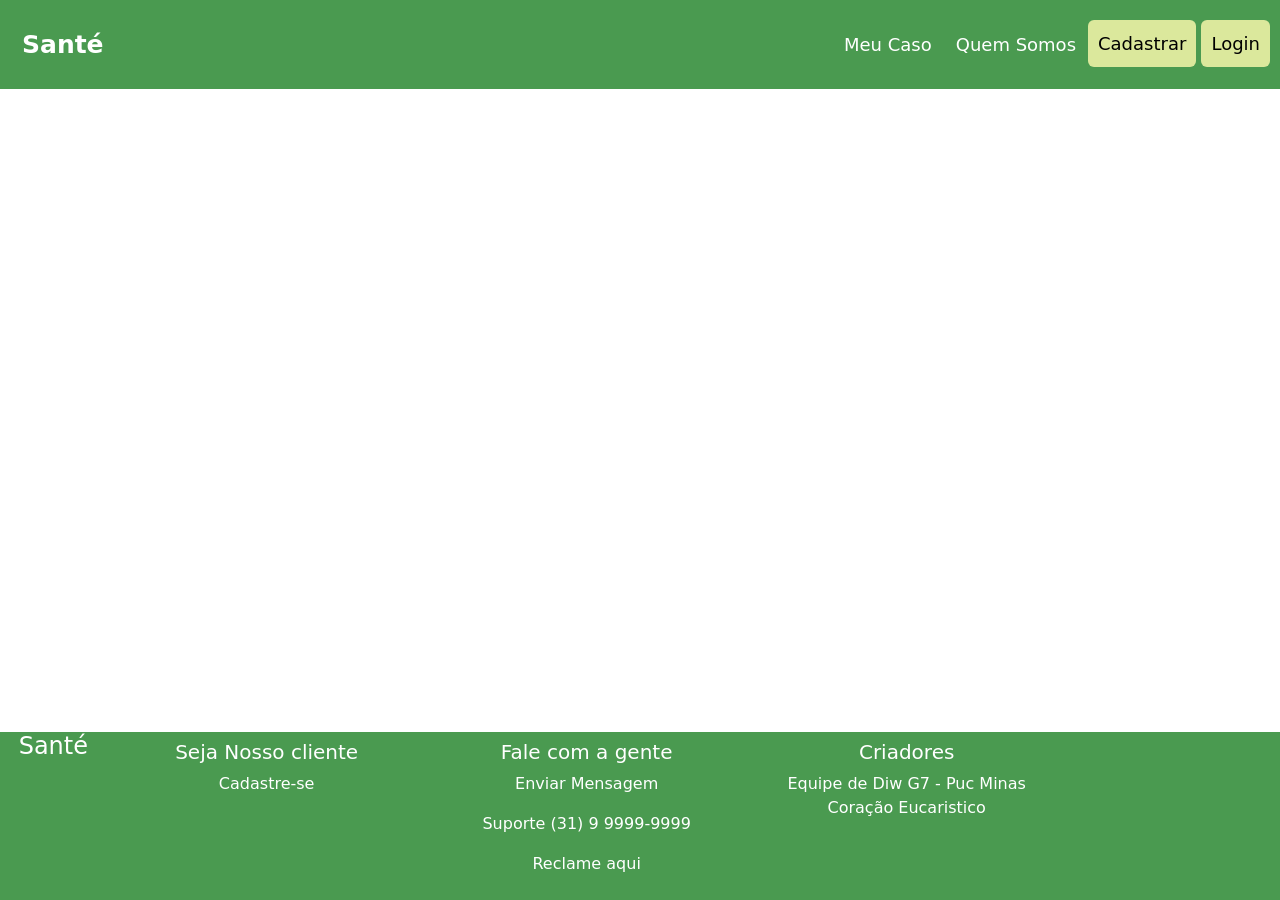
==== codigo/Prototipo/index.html @ 30f761c1 "Adição do projeto ao git" ====
<!DOCTYPE html>
<html lang="en">
<head>
    <meta charset="UTF-8">
    <meta name="viewport" content="width=device-width, initial-scale=1.0">
    <link href="assets/css/main.css" rel="stylesheet">
    <link href="https://cdn.jsdelivr.net/npm/bootstrap@5.3.3/dist/css/bootstrap.min.css" rel="stylesheet" integrity="sha384-QWTKZyjpPEjISv5WaRU9OFeRpok6YctnYmDr5pNlyT2bRjXh0JMhjY6hW+ALEwIH" crossorigin="anonymous">
    <title>Santé</title>
</head>
<body>
    <Header>
        <div class="header">
        <a href="#default" class="logo">Santé</a>
        <div class="header-right">
          <a href="#home">Meu Caso</a>
          <a href="#contact">Quem Somos</a>
          <button href="#" type="button" class="btn-verde">Cadastrar</button>
          <button href="#" type="button" class="btn-verde">Login</button>
        </div>
      </div>
    </Header>

    <footer>
      <div class="footer">
        <div class="row g-0 text-center">
          <div class="col-6 col-md-1">
            <h4>Santé</h4>
          </div>
          <div class="col-6 col-md-3 p-2">
            <h5>Seja Nosso cliente</h5>
            <p>Cadastre-se</p>
          </div>
          <div class="col-6 col-md-3 p-2">
            <h5>Fale com a gente</h5>
            <p>Enviar Mensagem</p>
            <p>Suporte (31) 9 9999-9999</p>
            <p>Reclame aqui</p>
          </div>
          <div class="col-6 col-md-3 p-2">
            <h5>Criadores</h5>
            <p>Equipe de Diw G7 - Puc Minas Coração Eucaristico </p>
          </div>
        </div>
      </div>
    </footer>
</body>
</html>
---- codigo/Prototipo/assets/css/main.css ----
body { 
  margin: 0;
  padding:0;
  border:0;
  font-family: Arial, Helvetica, sans-serif;
}

.header {
  overflow: hidden;
  background-color: #4A9A50;
  padding: 20px 10px;
  color: white;
}

.header a {
  float: left;
  text-align: center;
  padding: 12px;
  text-decoration: none;
  font-size: 18px; 
  line-height: 25px;
  border-radius: 4px;
  color: white;
}

.header a.logo {
  font-size: 25px;
  font-weight: bold;
}

.header a:hover {
  background-color: #3e8042;
}

.header-right {
  float: right;
}

@media screen and (max-width: 500px) {
  .header a {
    float: none;
    display: block;
    text-align: left;
  }

  .header-right {
    float: none;
  }
}

.btn-verde{
  background-color: #DBE89C;
  text-align: center;
  padding: 10px;
  text-decoration: none;
  font-size: 18px; 
  border-radius: 6px;
  border-width: 0px;
}

.btn-verde:hover {
  background-color: #bec988;
}

.footer {
  position: fixed;
  left: 0;
  bottom: 0;
  width: 100%;
  background-color: #4A9A50;
  color: white;
}
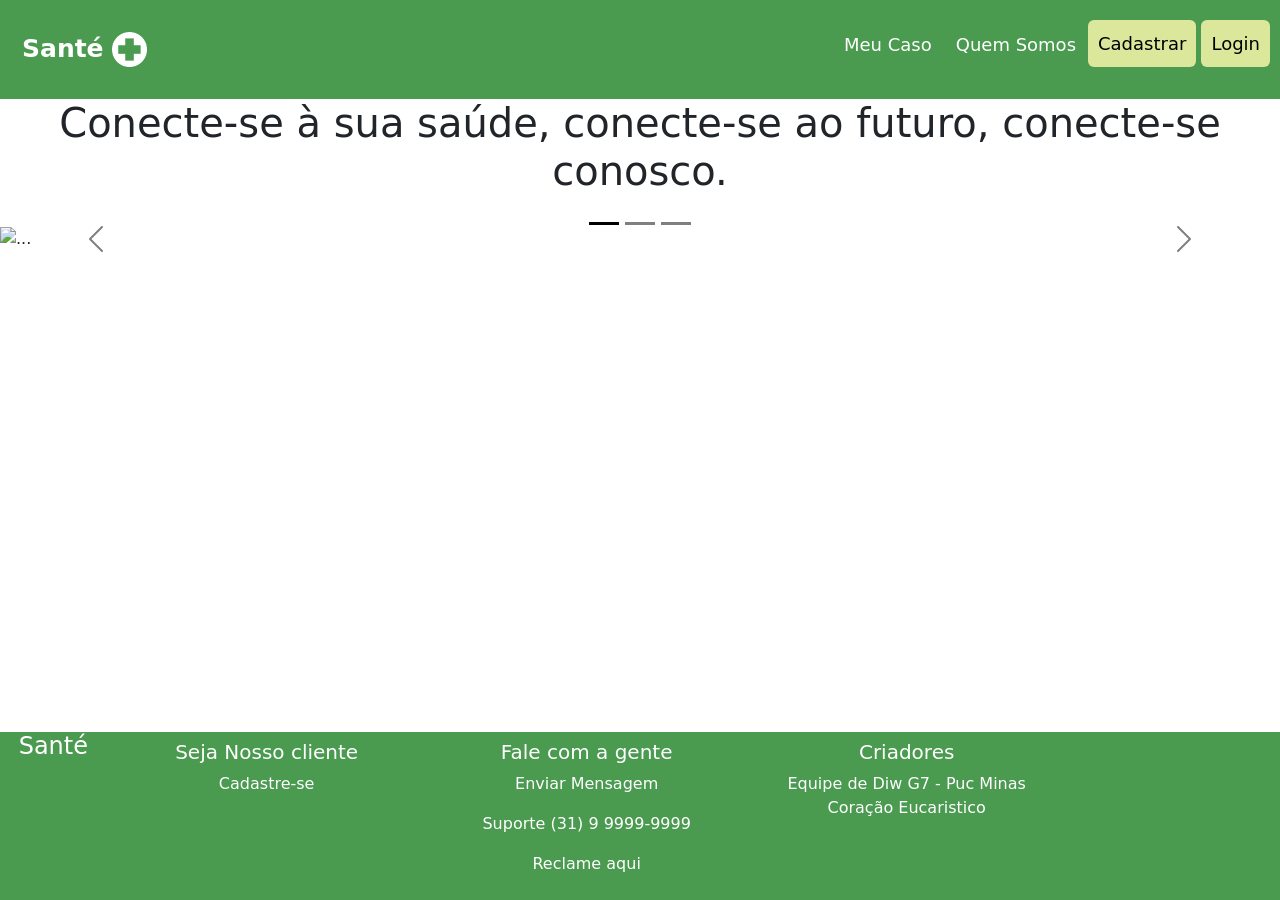
==== commit 44ed3402: "adição de bordão" ====
--- a/codigo/Prototipo/index.html
+++ b/codigo/Prototipo/index.html
@@ -4,13 +4,14 @@
     <meta charset="UTF-8">
     <meta name="viewport" content="width=device-width, initial-scale=1.0">
     <link href="assets/css/main.css" rel="stylesheet">
+    <link href="assets/js/main.js" rel="">
     <link href="https://cdn.jsdelivr.net/npm/bootstrap@5.3.3/dist/css/bootstrap.min.css" rel="stylesheet" integrity="sha384-QWTKZyjpPEjISv5WaRU9OFeRpok6YctnYmDr5pNlyT2bRjXh0JMhjY6hW+ALEwIH" crossorigin="anonymous">
     <title>Santé</title>
 </head>
 <body>
     <Header>
         <div class="header">
-        <a href="#default" class="logo">Santé</a>
+        <a href="#default" class="logo">Santé <img src="assets/img/Saude.png" alt="saude" class="img-saude"></a>
         <div class="header-right">
           <a href="#home">Meu Caso</a>
           <a href="#contact">Quem Somos</a>
@@ -19,6 +20,50 @@
         </div>
       </div>
     </Header>
+
+    <main>
+      <h1 class="text-center">Conecte-se à sua saúde, conecte-se ao futuro, conecte-se conosco.</h1><br>
+
+      <div id="carouselExampleDark" class="carousel carousel-dark slide">
+        <div class="carousel-indicators">
+          <button type="button" data-bs-target="#carouselExampleDark" data-bs-slide-to="0" class="active" aria-current="true" aria-label="Slide 1"></button>
+          <button type="button" data-bs-target="#carouselExampleDark" data-bs-slide-to="1" aria-label="Slide 2"></button>
+          <button type="button" data-bs-target="#carouselExampleDark" data-bs-slide-to="2" aria-label="Slide 3"></button>
+        </div>
+        <div class="carousel-inner">
+          <div class="carousel-item active" data-bs-interval="10000">
+            <img src="..." class="d-block w-100" alt="...">
+            <div class="carousel-caption d-none d-md-block">
+              <h5>First slide label</h5>
+              <p>Some representative placeholder content for the first slide.</p>
+            </div>
+          </div>
+          <div class="carousel-item" data-bs-interval="2000">
+            <img src="..." class="d-block w-100" alt="...">
+            <div class="carousel-caption d-none d-md-block">
+              <h5>Second slide label</h5>
+              <p>Some representative placeholder content for the second slide.</p>
+            </div>
+          </div>
+          <div class="carousel-item">
+            <img src="..." class="d-block w-100" alt="...">
+            <div class="carousel-caption d-none d-md-block">
+              <h5>Third slide label</h5>
+              <p>Some representative placeholder content for the third slide.</p>
+            </div>
+          </div>
+        </div>
+        <button class="carousel-control-prev" type="button" data-bs-target="#carouselExampleDark" data-bs-slide="prev">
+          <span class="carousel-control-prev-icon" aria-hidden="true"></span>
+          <span class="visually-hidden">Previous</span>
+        </button>
+        <button class="carousel-control-next" type="button" data-bs-target="#carouselExampleDark" data-bs-slide="next">
+          <span class="carousel-control-next-icon" aria-hidden="true"></span>
+          <span class="visually-hidden">Next</span>
+        </button>
+      </div>
+
+    </main>
 
     <footer>
       <div class="footer">
--- a/codigo/Prototipo/assets/css/main.css
+++ b/codigo/Prototipo/assets/css/main.css
@@ -69,4 +69,7 @@
   width: 100%;
   background-color: #4A9A50;
   color: white;
+}
+.img-saude{
+  width: 35px;
 }
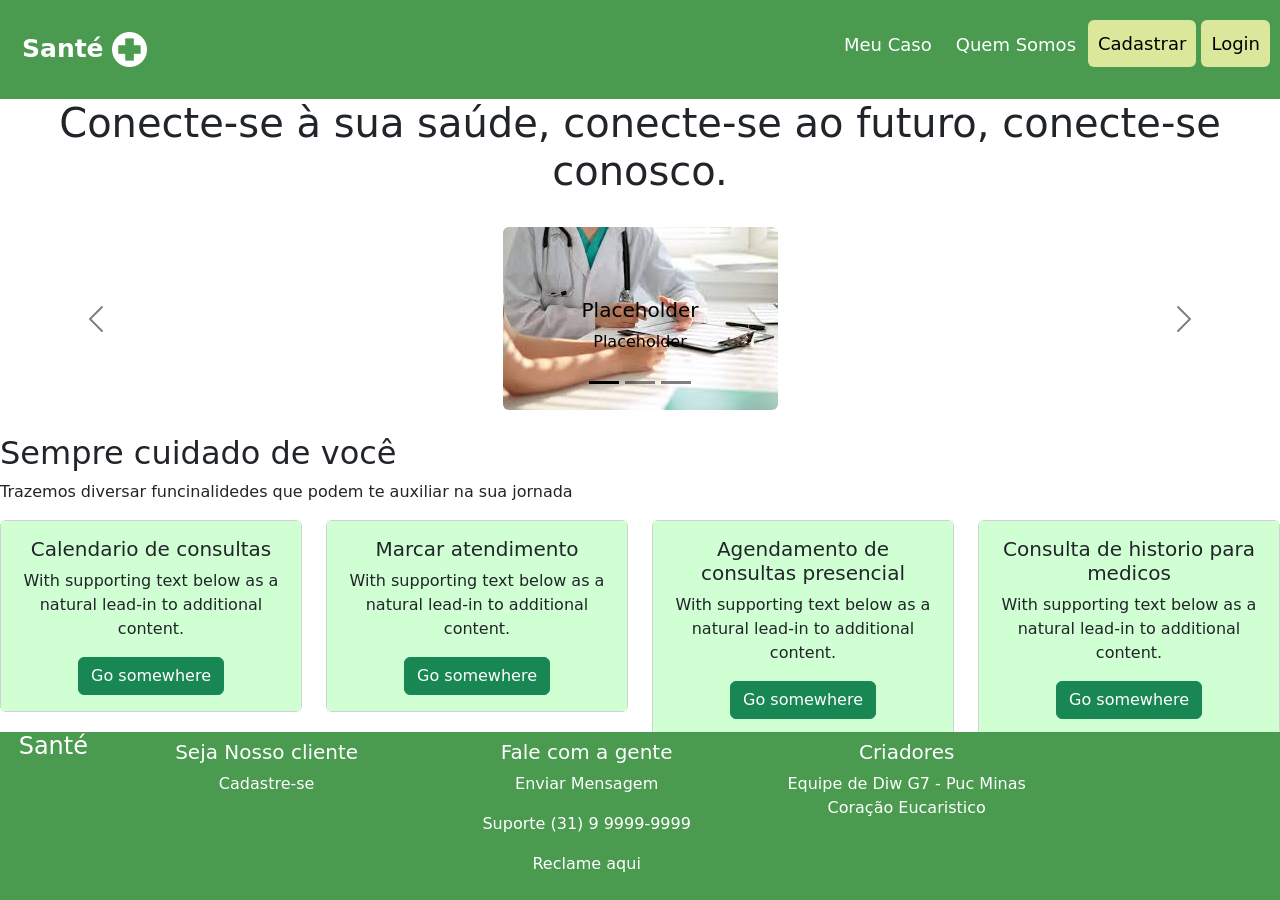
==== commit aa21bad0: "Adição do carrosel na pagina principal" ====
--- a/codigo/Prototipo/index.html
+++ b/codigo/Prototipo/index.html
@@ -11,14 +11,14 @@
 <body>
     <Header>
         <div class="header">
-        <a href="#default" class="logo">Santé <img src="assets/img/Saude.png" alt="saude" class="img-saude"></a>
-        <div class="header-right">
-          <a href="#home">Meu Caso</a>
-          <a href="#contact">Quem Somos</a>
-          <button href="#" type="button" class="btn-verde">Cadastrar</button>
-          <button href="#" type="button" class="btn-verde">Login</button>
+          <a href="#default" class="logo">Santé <img src="assets/img/Saude.png" alt="saude" class="img-saude"></a>
+          <div class="header-right">
+            <a href="#home">Meu Caso</a>
+            <a href="#contact">Quem Somos</a>
+            <button href="#" type="button" class="btn-verde">Cadastrar</button>
+            <button href="#" type="button" class="btn-verde">Login</button>
+          </div>
         </div>
-      </div>
     </Header>
 
     <main>
@@ -32,24 +32,24 @@
         </div>
         <div class="carousel-inner">
           <div class="carousel-item active" data-bs-interval="10000">
-            <img src="..." class="d-block w-100" alt="...">
+            <img src="assets/img/Carrosel1.jpeg" class="d-block  rounded mx-auto d-block" alt="carrosel1">
             <div class="carousel-caption d-none d-md-block">
-              <h5>First slide label</h5>
-              <p>Some representative placeholder content for the first slide.</p>
+              <h5>Placeholder</h5>
+              <p>Placeholder</p>
             </div>
           </div>
           <div class="carousel-item" data-bs-interval="2000">
-            <img src="..." class="d-block w-100" alt="...">
+            <img src="assets/img/Carrosel1.jpeg" class="d-block rounded mx-auto d-block" alt="carrosel2">
             <div class="carousel-caption d-none d-md-block">
-              <h5>Second slide label</h5>
-              <p>Some representative placeholder content for the second slide.</p>
+              <h5>Placeholder</h5>
+              <p>Placeholder</p>
             </div>
           </div>
           <div class="carousel-item">
-            <img src="..." class="d-block w-100" alt="...">
+            <img src="assets/img/Carrosel1.jpeg" class="d-block rounded mx-auto d-block" alt="carrosel3">
             <div class="carousel-caption d-none d-md-block">
-              <h5>Third slide label</h5>
-              <p>Some representative placeholder content for the third slide.</p>
+              <h5>Placeholder</h5>
+              <p>Placeholder</p>
             </div>
           </div>
         </div>
@@ -61,7 +61,49 @@
           <span class="carousel-control-next-icon" aria-hidden="true"></span>
           <span class="visually-hidden">Next</span>
         </button>
-      </div>
+      </div><br>
+
+      <h2>Sempre cuidado de você</h2>
+      <p>Trazemos diversar funcinalidedes que podem te auxiliar na sua jornada</p>
+
+      <div class="row">
+        <div class="col-sm-3 mb-3 mb-sm-0">
+          <div class="card text-center">
+            <div class="card-body cards">
+              <h5 class="card-title">Calendario de consultas</h5>
+              <p class="card-text">With supporting text below as a natural lead-in to additional content.</p>
+              <a href="#" class="btn btn btn-success">Go somewhere</a>
+            </div>
+          </div>
+        </div>
+        <div class="col-sm-3">
+          <div class="card text-center">
+            <div class="card-body cards">
+              <h5 class="card-title">Marcar atendimento</h5>
+              <p class="card-text">With supporting text below as a natural lead-in to additional content.</p>
+              <a href="#" class="btn btn btn-success">Go somewhere</a>
+            </div>
+          </div>
+        </div>
+        <div class="col-sm-3">
+          <div class="card text-center">
+            <div class="card-body cards">
+              <h5 class="card-title">Agendamento de consultas presencial</h5>
+              <p class="card-text">With supporting text below as a natural lead-in to additional content.</p>
+              <a href="#" class="btn btn btn-success">Go somewhere</a>
+            </div>
+          </div>
+        </div>
+        <div class="col-sm-3">
+          <div class="card text-center">
+            <div class="card-body cards">
+              <h5 class="card-title">Consulta de historio para medicos</h5>
+              <p class="card-text">With supporting text below as a natural lead-in to additional content.</p>
+              <a href="#" class="btn btn-success">Go somewhere</a>
+            </div>
+          </div>
+        </div>
+      </div><br>
 
     </main>
 
@@ -88,5 +130,6 @@
         </div>
       </div>
     </footer>
+
 </body>
 </html>
--- a/codigo/Prototipo/assets/css/main.css
+++ b/codigo/Prototipo/assets/css/main.css
@@ -63,13 +63,17 @@
 }
 
 .footer {
-  position: fixed;
   left: 0;
   bottom: 0;
   width: 100%;
   background-color: #4A9A50;
   color: white;
+  position: fixed;
 }
 .img-saude{
   width: 35px;
+}
+
+.cards{
+  background-color: #D1FFD4;
 }
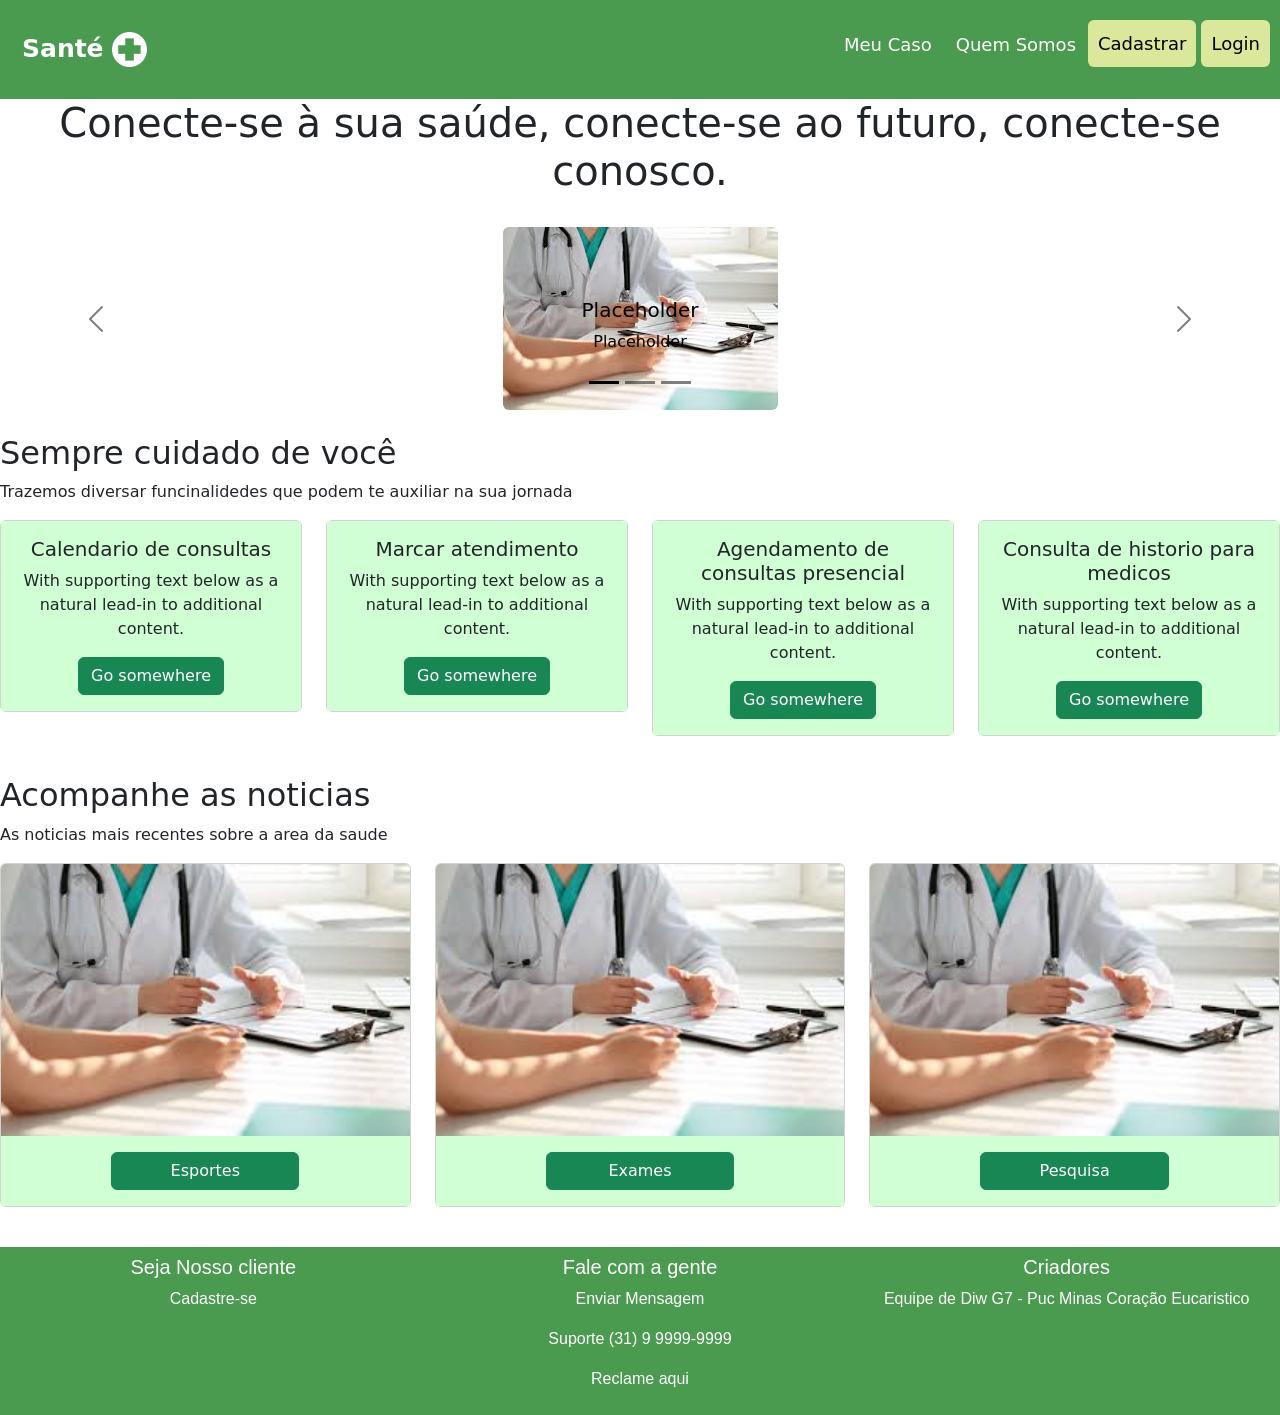
==== commit 730071bf: "Adição conteudo na pagina inicial" ====
--- a/codigo/Prototipo/index.html
+++ b/codigo/Prototipo/index.html
@@ -67,7 +67,7 @@
       <p>Trazemos diversar funcinalidedes que podem te auxiliar na sua jornada</p>
 
       <div class="row">
-        <div class="col-sm-3 mb-3 mb-sm-0">
+        <div class="col-sm-3 mb-3">
           <div class="card text-center">
             <div class="card-body cards">
               <h5 class="card-title">Calendario de consultas</h5>
@@ -76,7 +76,7 @@
             </div>
           </div>
         </div>
-        <div class="col-sm-3">
+        <div class="col-sm-3 mb-3">
           <div class="card text-center">
             <div class="card-body cards">
               <h5 class="card-title">Marcar atendimento</h5>
@@ -85,7 +85,7 @@
             </div>
           </div>
         </div>
-        <div class="col-sm-3">
+        <div class="col-sm-3 mb-3">
           <div class="card text-center">
             <div class="card-body cards">
               <h5 class="card-title">Agendamento de consultas presencial</h5>
@@ -94,7 +94,7 @@
             </div>
           </div>
         </div>
-        <div class="col-sm-3">
+        <div class="col-sm-3 mb-3">
           <div class="card text-center">
             <div class="card-body cards">
               <h5 class="card-title">Consulta de historio para medicos</h5>
@@ -105,25 +105,53 @@
         </div>
       </div><br>
 
+      <h2>Acompanhe as noticias</h2>
+      <p>As noticias mais recentes sobre a area da saude</p>
+
+      <div class="row">
+        <div class="col-sm-4 mb-3">
+          <div class="card text-center">
+            <img src="assets/img/Carrosel1.jpeg" class="card-img-top" alt="Card1">
+            <div class="card-body cards">
+              <a href="#" class="btn btn btn-success w-50">Esportes</a>
+            </div>
+          </div>
+        </div>
+        <div class="col-sm-4 mb-3">
+          <div class="card text-center">
+            <img src="assets/img/Carrosel1.jpeg" class="card-img-top" alt="Card2">
+            <div class="card-body cards">
+              <a href="#" class="btn btn btn-success w-50">Exames</a>
+            </div>
+          </div>
+        </div>
+        <div class="col-sm-4 mb-3">
+          <div class="card text-center">
+            <img src="assets/img/Carrosel1.jpeg" class="card-img-top" alt="Card3">
+            <div class="card-body cards">
+              <a href="#" class="btn btn btn-success w-50">Pesquisa</a>
+            </div>
+          </div>
+        </div>
+      </div><br>
+
     </main>
 
     <footer>
       <div class="footer">
         <div class="row g-0 text-center">
-          <div class="col-6 col-md-1">
-            <h4>Santé</h4>
-          </div>
-          <div class="col-6 col-md-3 p-2">
+
+          <div class="col-6 col-md-4 p-2">
             <h5>Seja Nosso cliente</h5>
             <p>Cadastre-se</p>
           </div>
-          <div class="col-6 col-md-3 p-2">
+          <div class="col-6 col-md-4 p-2">
             <h5>Fale com a gente</h5>
             <p>Enviar Mensagem</p>
             <p>Suporte (31) 9 9999-9999</p>
             <p>Reclame aqui</p>
           </div>
-          <div class="col-6 col-md-3 p-2">
+          <div class="col-6 col-md-4 p-2">
             <h5>Criadores</h5>
             <p>Equipe de Diw G7 - Puc Minas Coração Eucaristico </p>
           </div>
--- a/codigo/Prototipo/assets/css/main.css
+++ b/codigo/Prototipo/assets/css/main.css
@@ -63,12 +63,10 @@
 }
 
 .footer {
-  left: 0;
-  bottom: 0;
+  font-family: Arial, Helvetica, sans-serif;
   width: 100%;
   background-color: #4A9A50;
   color: white;
-  position: fixed;
 }
 .img-saude{
   width: 35px;
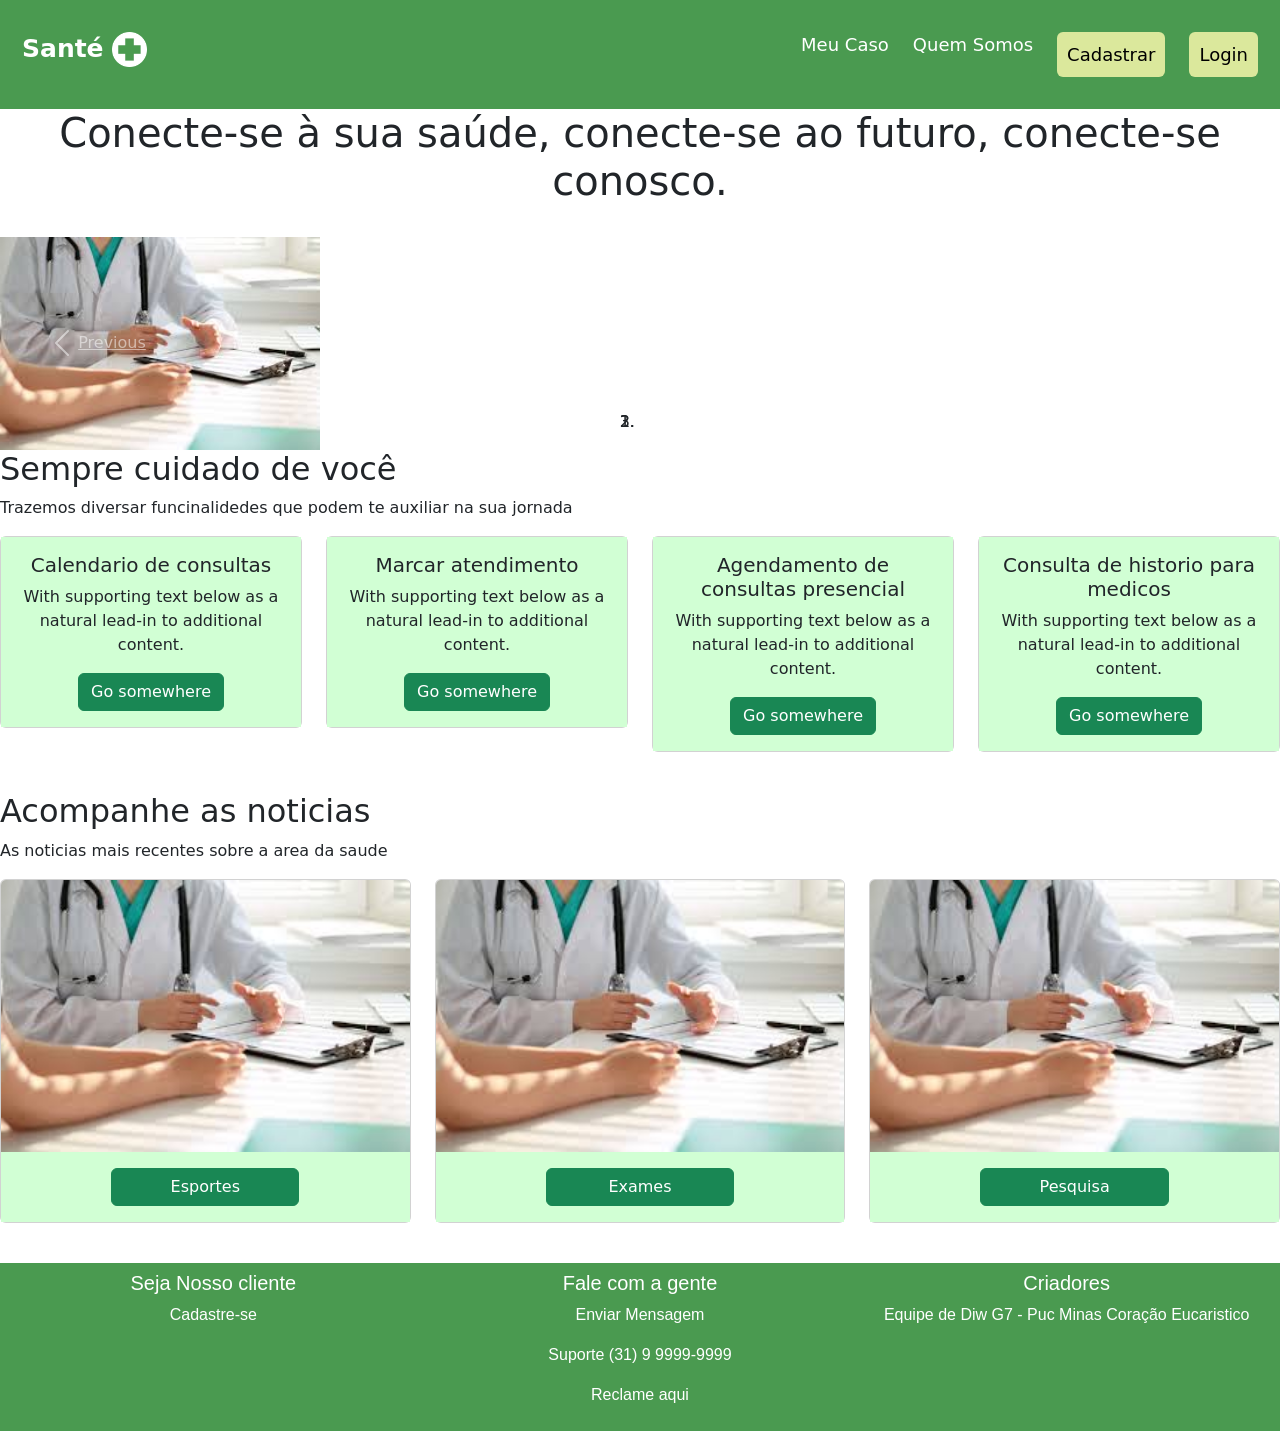
==== commit 535616a9: "Adição tela cadastro medico" ====
--- a/codigo/Prototipo/index.html
+++ b/codigo/Prototipo/index.html
@@ -4,64 +4,59 @@
     <meta charset="UTF-8">
     <meta name="viewport" content="width=device-width, initial-scale=1.0">
     <link href="assets/css/main.css" rel="stylesheet">
-    <link href="assets/js/main.js" rel="">
     <link href="https://cdn.jsdelivr.net/npm/bootstrap@5.3.3/dist/css/bootstrap.min.css" rel="stylesheet" integrity="sha384-QWTKZyjpPEjISv5WaRU9OFeRpok6YctnYmDr5pNlyT2bRjXh0JMhjY6hW+ALEwIH" crossorigin="anonymous">
     <title>Santé</title>
 </head>
 <body>
+  <!--Cabeçalho do site -->
     <Header>
         <div class="header">
-          <a href="#default" class="logo">Santé <img src="assets/img/Saude.png" alt="saude" class="img-saude"></a>
+          <a href="index.html" class="logo">Santé <img src="assets/img/Saude.png" alt="saude" class="img-saude"></a>
           <div class="header-right">
             <a href="#home">Meu Caso</a>
             <a href="#contact">Quem Somos</a>
-            <button href="#" type="button" class="btn-verde">Cadastrar</button>
-            <button href="#" type="button" class="btn-verde">Login</button>
+              <a href="Cadastro_Med.html">
+                <button type="button" class="btn-verde">Cadastrar</button></a>
+              <a href="Cadastro_Med.html">
+              <button href="#" type="button" class="btn-verde">Login</button></a>
           </div>
         </div>
     </Header>
 
+<!--Conteudo central do site -->
     <main>
       <h1 class="text-center">Conecte-se à sua saúde, conecte-se ao futuro, conecte-se conosco.</h1><br>
 
-      <div id="carouselExampleDark" class="carousel carousel-dark slide">
-        <div class="carousel-indicators">
-          <button type="button" data-bs-target="#carouselExampleDark" data-bs-slide-to="0" class="active" aria-current="true" aria-label="Slide 1"></button>
-          <button type="button" data-bs-target="#carouselExampleDark" data-bs-slide-to="1" aria-label="Slide 2"></button>
-          <button type="button" data-bs-target="#carouselExampleDark" data-bs-slide-to="2" aria-label="Slide 3"></button>
-        </div>
-        <div class="carousel-inner">
-          <div class="carousel-item active" data-bs-interval="10000">
-            <img src="assets/img/Carrosel1.jpeg" class="d-block  rounded mx-auto d-block" alt="carrosel1">
-            <div class="carousel-caption d-none d-md-block">
-              <h5>Placeholder</h5>
-              <p>Placeholder</p>
-            </div>
-          </div>
-          <div class="carousel-item" data-bs-interval="2000">
-            <img src="assets/img/Carrosel1.jpeg" class="d-block rounded mx-auto d-block" alt="carrosel2">
-            <div class="carousel-caption d-none d-md-block">
-              <h5>Placeholder</h5>
-              <p>Placeholder</p>
-            </div>
-          </div>
-          <div class="carousel-item">
-            <img src="assets/img/Carrosel1.jpeg" class="d-block rounded mx-auto d-block" alt="carrosel3">
-            <div class="carousel-caption d-none d-md-block">
-              <h5>Placeholder</h5>
-              <p>Placeholder</p>
-            </div>
-          </div>
-        </div>
-        <button class="carousel-control-prev" type="button" data-bs-target="#carouselExampleDark" data-bs-slide="prev">
-          <span class="carousel-control-prev-icon" aria-hidden="true"></span>
-          <span class="visually-hidden">Previous</span>
-        </button>
-        <button class="carousel-control-next" type="button" data-bs-target="#carouselExampleDark" data-bs-slide="next">
-          <span class="carousel-control-next-icon" aria-hidden="true"></span>
-          <span class="visually-hidden">Next</span>
-        </button>
-      </div><br>
+<!--Carrosel da pagina incial -->
+<div id="carouselExampleIndicators" class="carousel slide" data-ride="carousel">
+  <ol class="carousel-indicators">
+    <li data-target="#carouselExampleIndicators" data-slide-to="0" class="active"></li>
+    <li data-target="#carouselExampleIndicators" data-slide-to="1"></li>
+    <li data-target="#carouselExampleIndicators" data-slide-to="2"></li>
+  </ol>
+  <div class="carousel-inner">
+    <div class="carousel-item active">
+      <img src="assets/img/Carrosel1.jpeg" class="d-block w-25 img-fluid" alt="img1">
+    </div>
+    <div class="carousel-item">
+      <img src="assets/img/Saude.png" class="d-block w-25 img-fluid" alt="img2">
+    </div>
+    <div class="carousel-item">
+      <img src="assets/img/Carrosel1.jpeg" class="d-block w-25 img-fluid" alt="img3">
+    </div>
+  </div>
+  <a class="carousel-control-prev" href="#carouselExampleIndicators" role="button" data-slide="prev">
+    <span class="carousel-control-prev-icon" aria-hidden="true"></span>
+    <span class="sr-only">Previous</span>
+  </a>
+  <a class="carousel-control-next" href="#carouselExampleIndicators" role="button" data-slide="next">
+    <span class="carousel-control-next-icon" aria-hidden="true"></span>
+    <span class="sr-only">Next</span>
+  </a>
+</div>
+
+
+<!--Parte das funcionalidades -->
 
       <h2>Sempre cuidado de você</h2>
       <p>Trazemos diversar funcinalidedes que podem te auxiliar na sua jornada</p>
@@ -72,7 +67,7 @@
             <div class="card-body cards">
               <h5 class="card-title">Calendario de consultas</h5>
               <p class="card-text">With supporting text below as a natural lead-in to additional content.</p>
-              <a href="#" class="btn btn btn-success">Go somewhere</a>
+              <a href="Calendario.html" class="btn btn btn-success">Go somewhere</a>
             </div>
           </div>
         </div>
@@ -105,6 +100,8 @@
         </div>
       </div><br>
 
+<!--Parte de noticias do site -->
+
       <h2>Acompanhe as noticias</h2>
       <p>As noticias mais recentes sobre a area da saude</p>
 
@@ -134,9 +131,9 @@
           </div>
         </div>
       </div><br>
-
     </main>
 
+<!--Footer das informações do site -->
     <footer>
       <div class="footer">
         <div class="row g-0 text-center">
@@ -159,5 +156,9 @@
       </div>
     </footer>
 
+  <script src="https://code.jquery.com/jquery-3.5.1.slim.min.js"></script>
+  <script src="https://cdn.jsdelivr.net/npm/@popperjs/core@2.5.3/dist/umd/popper.min.js"></script>
+  <script src="https://stackpath.bootstrapcdn.com/bootstrap/4.5.2/js/bootstrap.min.js"></script>
+  <script src="assets/js/main.js"></script>
 </body>
 </html>
--- a/codigo/Prototipo/assets/css/main.css
+++ b/codigo/Prototipo/assets/css/main.css
@@ -12,7 +12,7 @@
   color: white;
 }
 
-.header a {
+.header a{
   float: left;
   text-align: center;
   padding: 12px;
@@ -56,6 +56,7 @@
   font-size: 18px; 
   border-radius: 6px;
   border-width: 0px;
+  color: black;
 }
 
 .btn-verde:hover {
@@ -74,4 +75,48 @@
 
 .cards{
   background-color: #D1FFD4;
+}
+
+
+.carousel {
+  width: 100%;
+  overflow: hidden;
+}
+
+.carousel-inner {
+  display: flex;
+  transition: transform 0.5s ease;
+}
+
+.carousel-item {
+  min-width: 100%;
+}
+
+.carousel-item img {
+  width: 100%;
+  height: auto;
+}
+
+/* Botões de navegação */
+.carousel-btn {
+  cursor: pointer;
+  position: absolute;
+  top: 50%;
+  transform: translateY(-50%);
+  background: rgba(255, 255, 255, 0.5);
+  padding: 10px;
+  border-radius: 50%;
+  transition: background 0.3s ease;
+}
+
+.carousel-btn:hover {
+  background: rgba(255, 255, 255, 0.8);
+}
+
+.prev-btn {
+  left: 10px;
+}
+
+.next-btn {
+  right: 10px;
 }
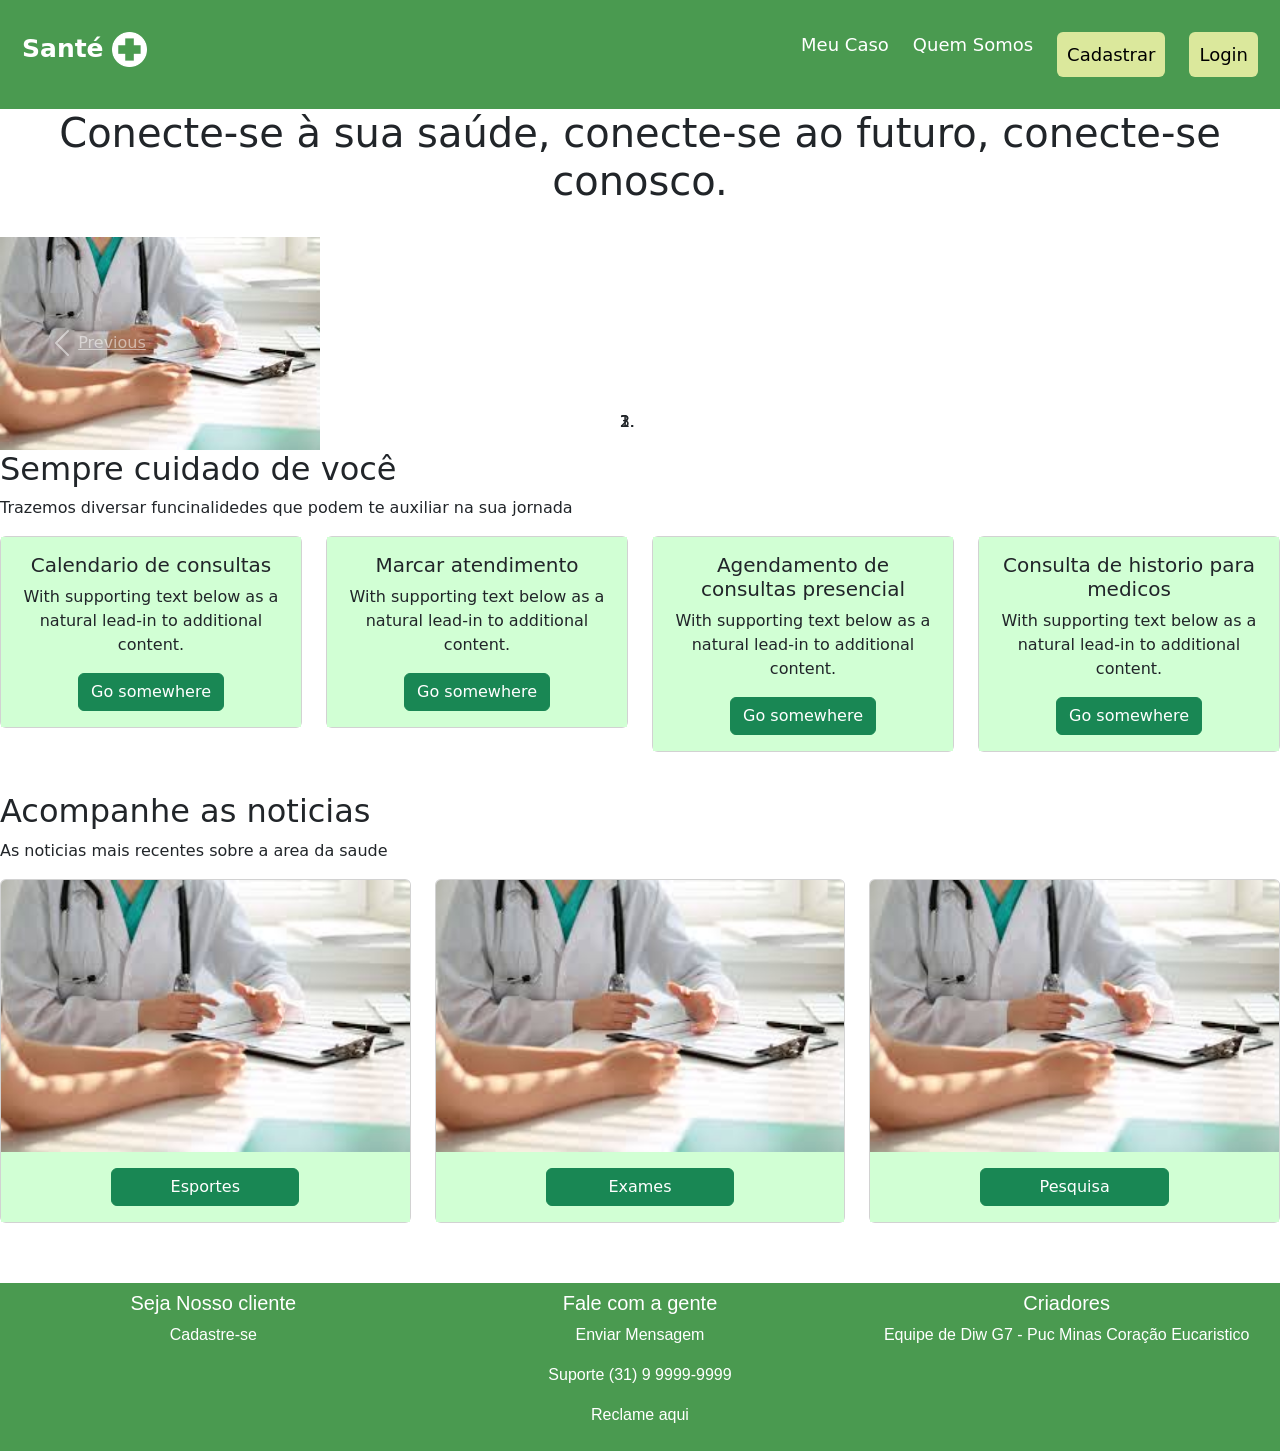
==== commit 749d2afb: "Adição da funcionalidade do cadstro de medico" ====
--- a/codigo/Prototipo/index.html
+++ b/codigo/Prototipo/index.html
@@ -4,7 +4,7 @@
     <meta charset="UTF-8">
     <meta name="viewport" content="width=device-width, initial-scale=1.0">
     <link href="assets/css/main.css" rel="stylesheet">
-    <link href="https://cdn.jsdelivr.net/npm/bootstrap@5.3.3/dist/css/bootstrap.min.css" rel="stylesheet" integrity="sha384-QWTKZyjpPEjISv5WaRU9OFeRpok6YctnYmDr5pNlyT2bRjXh0JMhjY6hW+ALEwIH" crossorigin="anonymous">
+    <link href="assets/css/bootstrap.min.css" rel="stylesheet">
     <title>Santé</title>
 </head>
 <body>
@@ -15,10 +15,8 @@
           <div class="header-right">
             <a href="#home">Meu Caso</a>
             <a href="#contact">Quem Somos</a>
-              <a href="Cadastro_Med.html">
-                <button type="button" class="btn-verde">Cadastrar</button></a>
-              <a href="Cadastro_Med.html">
-              <button href="#" type="button" class="btn-verde">Login</button></a>
+              <a href="Cadastro_Med.html"><button type="button" class="btn-verde">Cadastrar</button></a>
+              <a href="Cadastro_Med.html"><button href="#" type="button" class="btn-verde">Login</button></a>
           </div>
         </div>
     </Header>
@@ -28,7 +26,7 @@
       <h1 class="text-center">Conecte-se à sua saúde, conecte-se ao futuro, conecte-se conosco.</h1><br>
 
 <!--Carrosel da pagina incial -->
-<div id="carouselExampleIndicators" class="carousel slide" data-ride="carousel">
+<div id="carouselExampleIndicators" class="carousel slide " data-ride="carousel">
   <ol class="carousel-indicators">
     <li data-target="#carouselExampleIndicators" data-slide-to="0" class="active"></li>
     <li data-target="#carouselExampleIndicators" data-slide-to="1"></li>
--- a/codigo/Prototipo/assets/css/main.css
+++ b/codigo/Prototipo/assets/css/main.css
@@ -1,10 +1,13 @@
+/*Inicio formatação body*/
 body { 
   margin: 0;
   padding:0;
   border:0;
   font-family: Arial, Helvetica, sans-serif;
 }
+/*Fim formatação body*/
 
+/*Inicio formatação do header*/
 .header {
   overflow: hidden;
   background-color: #4A9A50;
@@ -30,6 +33,7 @@
 
 .header a:hover {
   background-color: #3e8042;
+  color: white;
 }
 
 .header-right {
@@ -47,7 +51,9 @@
     float: none;
   }
 }
+/* Fim formatação do header*/
 
+/*Inicio botão inscrição*/
 .btn-verde{
   background-color: #DBE89C;
   text-align: center;
@@ -62,13 +68,8 @@
 .btn-verde:hover {
   background-color: #bec988;
 }
+/*Fim botão inscrição*/
 
-.footer {
-  font-family: Arial, Helvetica, sans-serif;
-  width: 100%;
-  background-color: #4A9A50;
-  color: white;
-}
 .img-saude{
   width: 35px;
 }
@@ -77,7 +78,7 @@
   background-color: #D1FFD4;
 }
 
-
+/* Inicio carrosel*/
 .carousel {
   width: 100%;
   overflow: hidden;
@@ -97,7 +98,6 @@
   height: auto;
 }
 
-/* Botões de navegação */
 .carousel-btn {
   cursor: pointer;
   position: absolute;
@@ -119,4 +119,24 @@
 
 .next-btn {
   right: 10px;
-}+}
+/*Fim Carrosel*/
+
+.link{
+  color: #3e8042;
+}
+
+.link:hover{
+  color: #4A9A50;
+}
+
+/*Inicio footer*/
+.footer {
+  font-family: Arial, Helvetica, sans-serif;
+  width: 100%;
+  background-color: #4A9A50;
+  color: white;
+  bottom: 0;
+  margin-top: 20px;
+}
+/*Fim footer*/
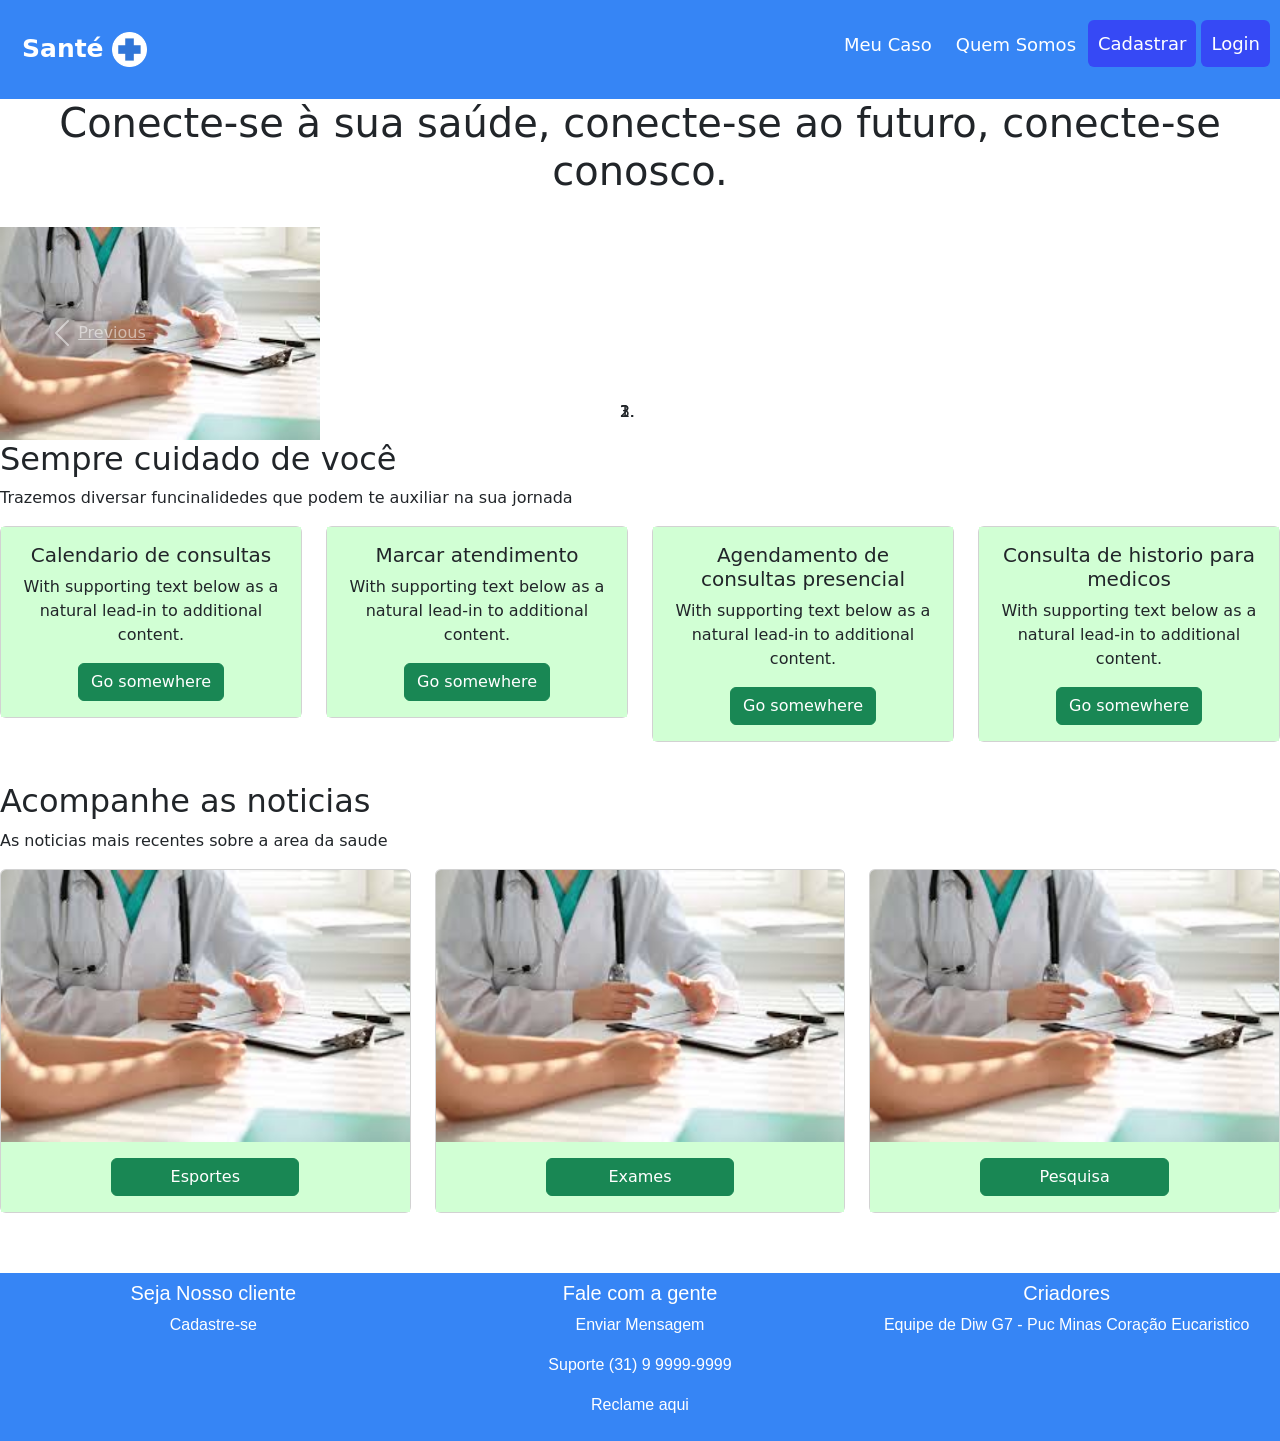
==== commit c0c4d0d0: "Adição de perfil de usuario e algumas questões esteticas" ====
--- a/codigo/Prototipo/index.html
+++ b/codigo/Prototipo/index.html
@@ -11,12 +11,12 @@
   <!--Cabeçalho do site -->
     <Header>
         <div class="header">
-          <a href="index.html" class="logo">Santé <img src="assets/img/Saude.png" alt="saude" class="img-saude"></a>
+          <a href="index.html" class="logo"> Santé <img src="assets/img/Saude2.png" alt="saude" class="img-saude"></a>
           <div class="header-right">
             <a href="#home">Meu Caso</a>
             <a href="#contact">Quem Somos</a>
-              <a href="Cadastro_Med.html"><button type="button" class="btn-verde">Cadastrar</button></a>
-              <a href="Cadastro_Med.html"><button href="#" type="button" class="btn-verde">Login</button></a>
+              <button type="button" onclick="window.location.href='Cadastro_Med.html'" class="btn-verde">Cadastrar</button></a>
+              <button href="#" type="button" onclick="window.location.href='Login_Med.html'"class="btn-verde">Login</button></a>
           </div>
         </div>
     </Header>
--- a/codigo/Prototipo/assets/css/main.css
+++ b/codigo/Prototipo/assets/css/main.css
@@ -10,7 +10,7 @@
 /*Inicio formatação do header*/
 .header {
   overflow: hidden;
-  background-color: #4A9A50;
+  background-color: #3685F5;
   padding: 20px 10px;
   color: white;
 }
@@ -32,7 +32,7 @@
 }
 
 .header a:hover {
-  background-color: #3e8042;
+  background-color: #3077DA;
   color: white;
 }
 
@@ -55,18 +55,18 @@
 
 /*Inicio botão inscrição*/
 .btn-verde{
-  background-color: #DBE89C;
+  background-color: #3649F5;
   text-align: center;
   padding: 10px;
   text-decoration: none;
   font-size: 18px; 
   border-radius: 6px;
   border-width: 0px;
-  color: black;
+  color: white;
 }
 
 .btn-verde:hover {
-  background-color: #bec988;
+  background-color: #2F40D8;
 }
 /*Fim botão inscrição*/
 
@@ -123,18 +123,18 @@
 /*Fim Carrosel*/
 
 .link{
-  color: #3e8042;
+  color: #3077DA;
 }
 
 .link:hover{
-  color: #4A9A50;
+  color: #3685F5;
 }
 
 /*Inicio footer*/
 .footer {
   font-family: Arial, Helvetica, sans-serif;
   width: 100%;
-  background-color: #4A9A50;
+  background-color: #3685F5;
   color: white;
   bottom: 0;
   margin-top: 20px;
